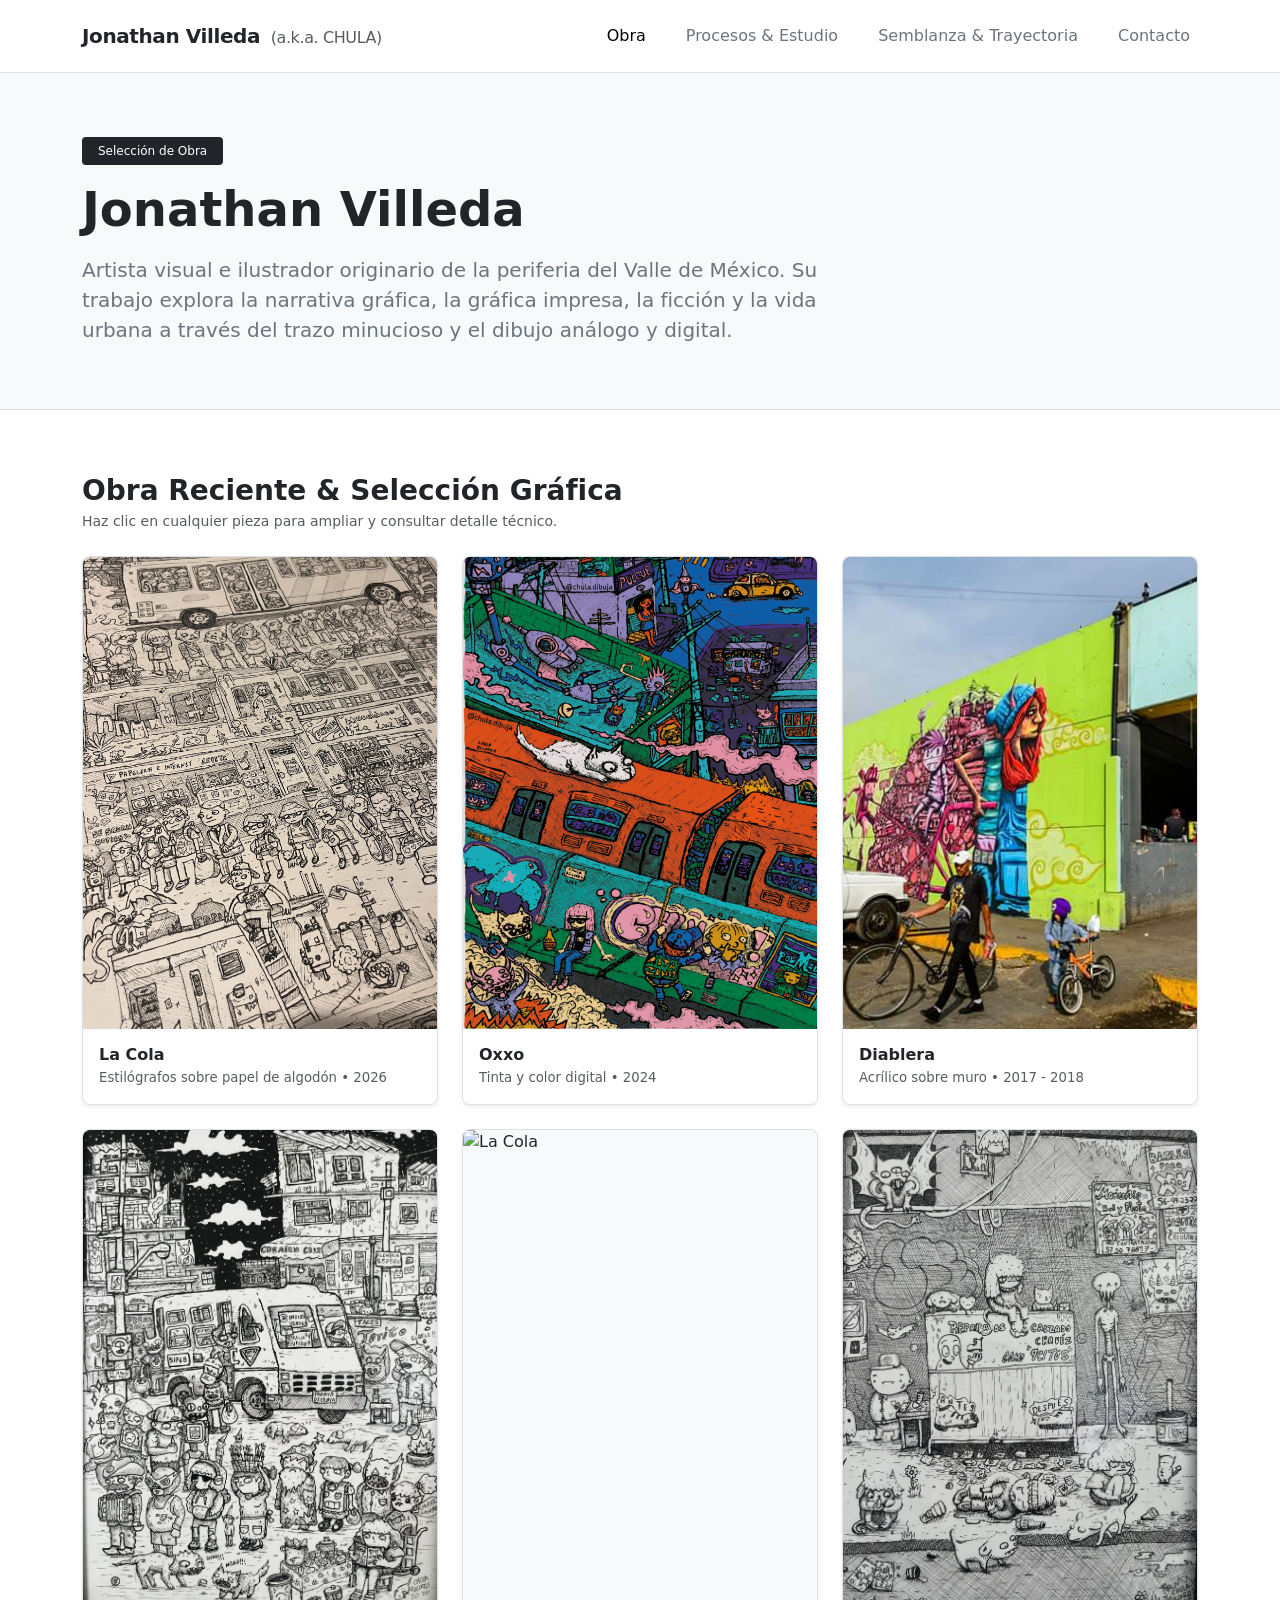
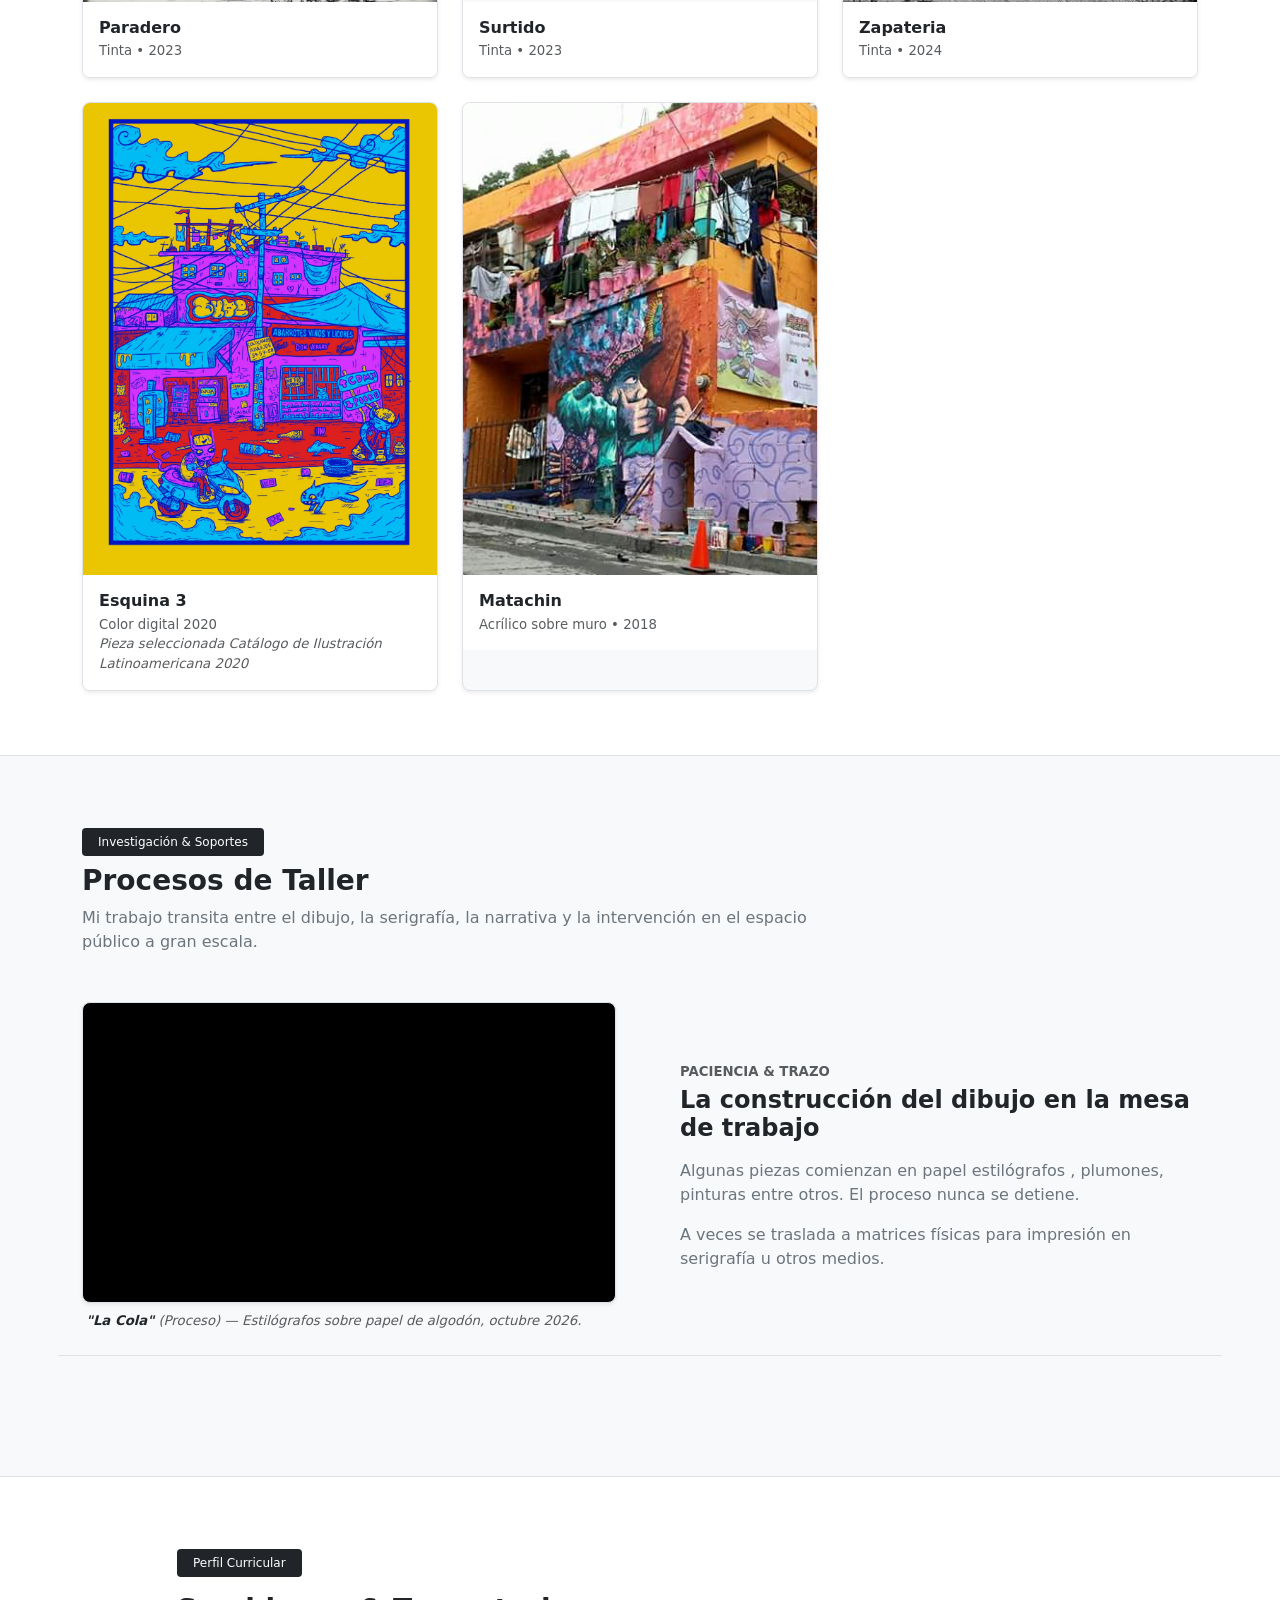
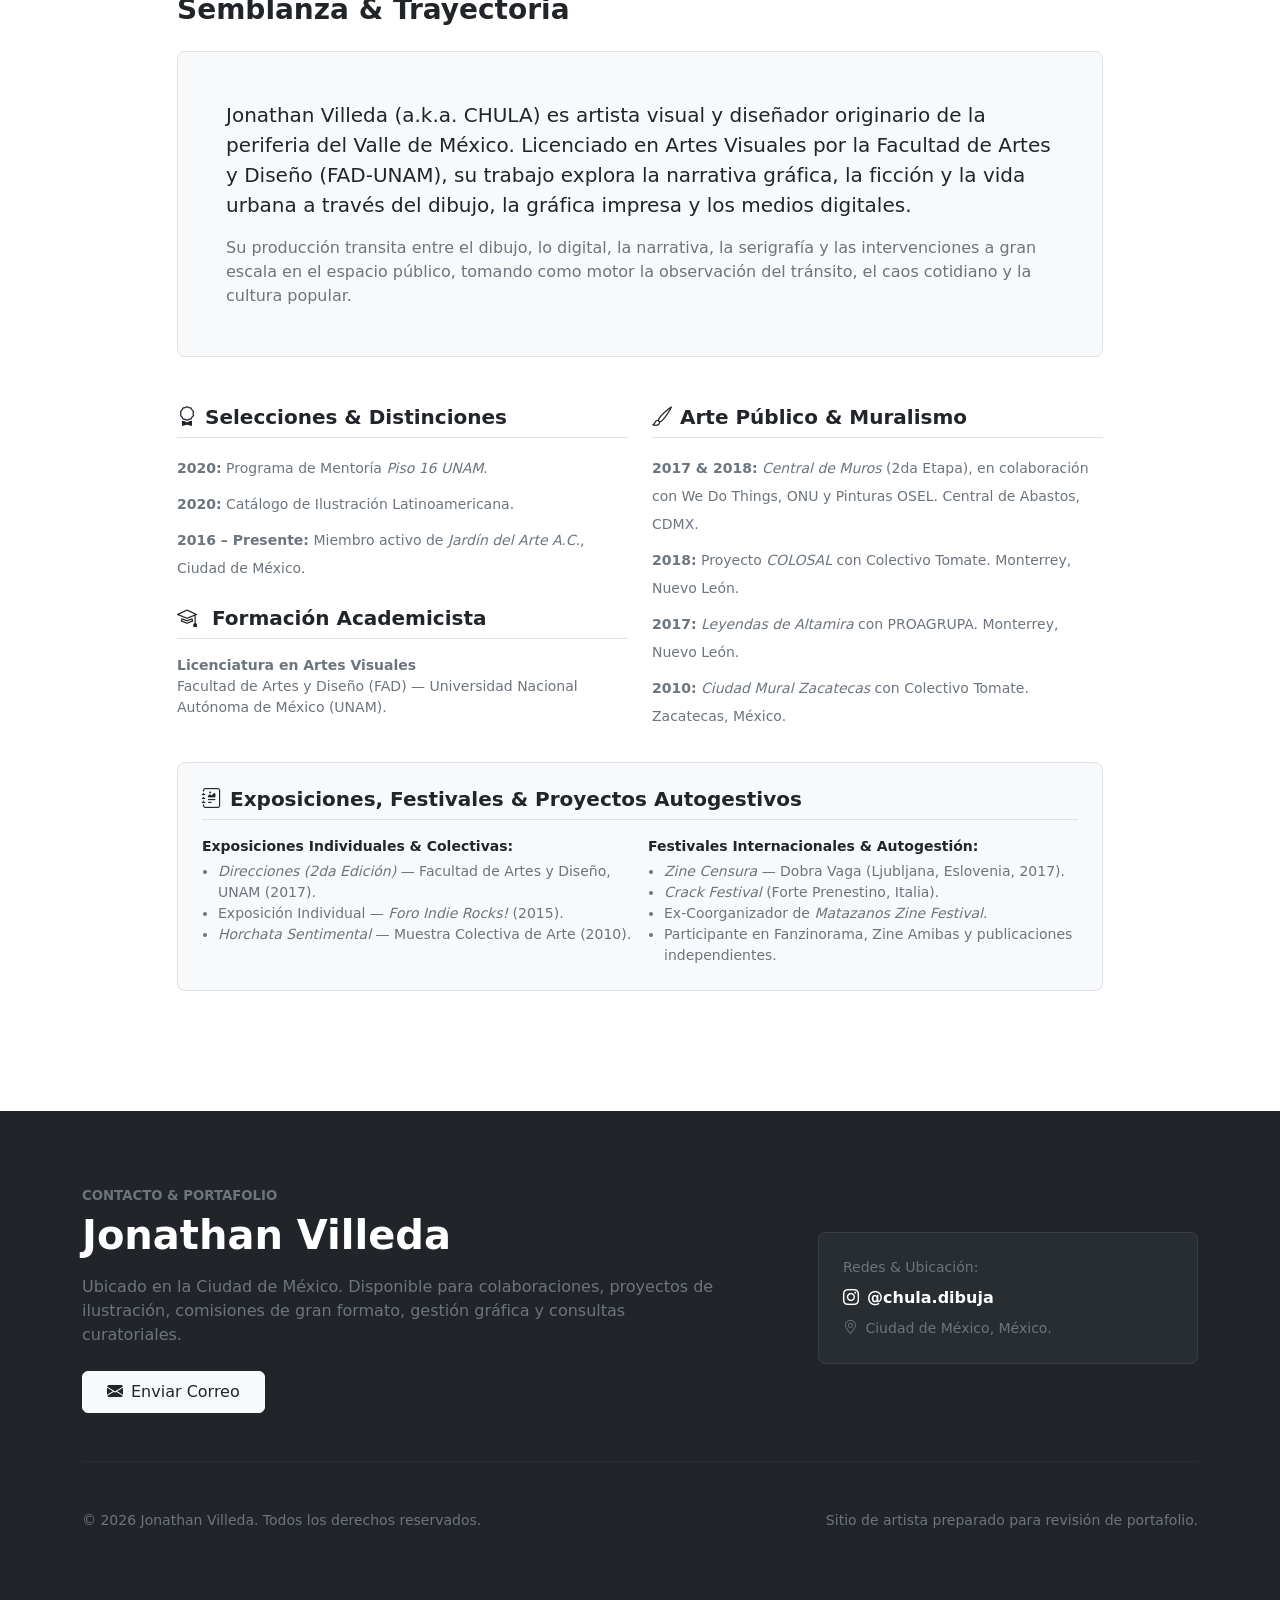
==== index.html @ 2d02b051 "Reemplazo total desde local" ====
<!DOCTYPE html>
<html lang="es">
<head>
    <meta charset="UTF-8">
    <meta name="viewport" content="width=device-width, initial-scale=1.0">
    <title>Jonathan Villeda (CHULA) — Artista Visual & Ilustrador</title>
    <!-- Bootstrap 5 CSS -->
    <link href="https://cdn.jsdelivr.net/npm/bootstrap@5.3.3/dist/css/bootstrap.min.css" rel="stylesheet">
    <!-- Bootstrap Icons -->
    <link rel="stylesheet" href="https://cdn.jsdelivr.net/npm/bootstrap-icons@1.11.3/font/bootstrap-icons.min.css">
    <!-- Estilos personalizados -->
    <link rel="stylesheet" href="css/style.css">
        <!--FAVICON-->
        <link rel="apple-touch-icon" sizes="180x180" href="favicon/apple-touch-icon.png">
        <link rel="icon" type="image/png" sizes="32x32" href="favicon/favicon-32x32.png">
        <link rel="icon" type="image/png" sizes="16x16" href="favicon/favicon-16x16.png">
        <link rel="manifest" href="favicon/site.webmanifest">
        <link rel="mask-icon" href="favicon/safari-pinned-tab.svg" color="#5bbad5">
        <link rel="shortcut icon" href="favicon/favicon.ico">
        <meta name="msapplication-TileColor" content="#00aba9">
        <meta name="msapplication-config" content="favicon/browserconfig.xml">
        <meta name="theme-color" content="#ffffff">
</head>
<body class="bg-white text-dark">

    <!-- Navbar Minimalista (Sticky) -->
    <nav class="navbar navbar-expand-lg navbar-light bg-white border-bottom sticky-top py-3">
        <div class="container">
            <a class="navbar-brand fw-bold tracking-tight text-dark" href="#">
                Jonathan Villeda <span class="fw-normal text-muted fs-6 ms-1">(a.k.a. CHULA)</span>
            </a>
            <button class="navbar-toggler border-0" type="button" data-bs-toggle="collapse" data-bs-target="#navbarNav">
                <span class="navbar-toggler-icon"></span>
            </button>
            <div class="collapse navbar-collapse justify-content-end" id="navbarNav">
                <ul class="navbar-nav gap-lg-4 mt-3 mt-lg-0">
                    <li class="nav-item"><a class="nav-link active fw-medium" href="#obra">Obra</a></li>
                    <li class="nav-item"><a class="nav-link text-secondary fw-medium" href="#procesos">Procesos & Estudio</a></li>
                    <li class="nav-item"><a class="nav-link text-secondary fw-medium" href="#trayectoria">Semblanza & Trayectoria</a></li>
                    <li class="nav-item"><a class="nav-link text-secondary fw-medium" href="#contacto">Contacto</a></li>
                </ul>
            </div>
        </div>
    </nav>

    <!-- Header / Introducción Breve -->
    <header class="py-5 bg-light border-bottom">
        <div class="container py-3">
            <div class="row">
                <div class="col-lg-8">
                    <span class="badge bg-dark text-white px-3 py-2 mb-3 rounded-1 fw-normal">Selección de Obra</span>
                    <h1 class="display-5 fw-bold mb-3">Jonathan Villeda</h1>
                    <p class="lead text-secondary mb-0">
                        Artista visual e ilustrador originario de la periferia del Valle de México. Su trabajo explora la narrativa gráfica, la gráfica impresa, la ficción y la vida urbana a través del trazo minucioso y el dibujo análogo y digital.
                    </p>
                </div>
            </div>
        </div>
    </header>

    <!-- Grid de Obra Seleccionada -->
    <section id="obra" class="py-5">
        <div class="container py-3">
            <div class="d-flex justify-content-between align-items-end mb-4">
                <div>
                    <h2 class="h3 fw-bold mb-1">Obra Reciente & Selección Gráfica</h2>
                    <p class="text-muted small mb-0">Haz clic en cualquier pieza para ampliar y consultar detalle técnico.</p>
                </div>
            </div>

            <div class="row g-4">
                <!-- Pieza 1: La Cola -->
                <div class="col-md-6 col-lg-4">
                    <div class="artwork-card bg-light rounded-3 overflow-hidden border shadow-sm h-100" 
                        data-bs-toggle="modal" 
                        data-bs-target="#artworkModal" 
                        data-imgs="assets/img/la_cola_2.jpg, assets/img/la_cola_3.jpg, assets/img/la_cola_4.jpg" 
                        data-title="La Cola" 
                        data-tech="Estilógrafos sobre papel de algodón" 
                        data-year="Octubre 2026"
                        data-desc="'La cola empieza en la otra cuadra'. La cola es el término popular que usamos en la Ciudad  de México para referirnos a una fila. Mi ilustración parte de observar día con día a las personas de a pie, la clase que sostiene el todo de esta gran ciudad.">
                        
                        <div class="ratio ratio-3x4 overflow-hidden">
                            <img src="assets/img/la_cola.jpg" class="object-fit-cover artwork-img" alt="La Cola">
                        </div>
                        <div class="p-3 bg-white">
                            <h3 class="h6 fw-bold mb-1 text-dark">La Cola</h3>
                            <p class="text-muted fs-7 mb-0">Estilógrafos sobre papel de algodón • 2026</p>
                        </div>
                    </div>
                </div>

                <!-- Pieza 2: Oxxo -->
                 
                <div class="col-md-6 col-lg-4">
                    <div class="artwork-card bg-light rounded-3 overflow-hidden border shadow-sm h-100" 
                        data-bs-toggle="modal" 
                        data-bs-target="#artworkModal" 
                        data-imgs="assets/img/oxxo_2.jpg, assets/img/oxxo_3.jpg, assets/img/oxxo_4.jpg" 
                        data-title="Oxxo" 
                        data-tech="Tinta y color digital" 
                        data-year="2024"
                        data-desc="">
                        
                        <div class="ratio ratio-3x4 overflow-hidden">
                            <img src="assets/img/oxxo.jpg" class="object-fit-cover artwork-img" alt="La Cola">
                        </div>
                        <div class="p-3 bg-white">
                            <h3 class="h6 fw-bold mb-1 text-dark">Oxxo</h3>
                            <p class="text-muted fs-7 mb-0">Tinta y color digital • 2024</p>
                        </div>
                    </div>
                </div>

                <!-- Pieza 6: Proyecto Gran Formato / Mural -->
                <div class="col-md-6 col-lg-4">
                    <div class="artwork-card bg-light rounded-3 overflow-hidden border shadow-sm h-100" data-bs-toggle="modal" data-bs-target="#artworkModal"
                          data-imgs="assets/img/diablera_2.jpg, assets/img/diablera_3.jpg, assets/img/diablera_4.jpg, assets/img/diablera_5.jpg" 
                         data-title="Diablera" 
                         data-tech="Acrílico y esmalte sobre muro" 
                         data-year="2017 - 2018"
                         data-desc="Intervención a gran escala desarrollada en la Central de Abastos de la CDMX en colaboración con We Do Things y la ONU.">
                        <div class="ratio ratio-3x4 overflow-hidden">
                            <img src="assets/img/diablera_1.jpg" class="object-fit-cover artwork-img" alt="Central de Muros" onerror="this.src='https://placehold.co/600x800?text=Mural+Gran+Formato';">
                        </div>
                        <div class="p-3 bg-white">
                            <h3 class="h6 fw-bold mb-1 text-dark">Diablera</h3>
                            <p class="text-muted fs-7 mb-0">Acrílico sobre muro • 2017 - 2018</p>
                        </div>
                    </div>
                </div>

                <!-- Pieza 3: Paradero-->
                 
                <div class="col-md-6 col-lg-4">
                    <div class="artwork-card bg-light rounded-3 overflow-hidden border shadow-sm h-100" 
                        data-bs-toggle="modal" 
                        data-bs-target="#artworkModal" 
                        data-imgs="assets/img/paradero_2.jpeg" 
                        data-title="Paradero" 
                        data-tech="Tinta" 
                        data-year="2023"
                        data-desc="">
                        
                        <div class="ratio ratio-3x4 overflow-hidden">
                            <img src="assets/img/paradero.jpg" class="object-fit-cover artwork-img" alt="La Cola">
                        </div>
                        <div class="p-3 bg-white">
                            <h3 class="h6 fw-bold mb-1 text-dark">Paradero</h3>
                            <p class="text-muted fs-7 mb-0">Tinta • 2023</p>
                        </div>
                    </div>
                </div>
                <!-- Pieza 3: Surtido-->
                 
                <div class="col-md-6 col-lg-4">
                    <div class="artwork-card bg-light rounded-3 overflow-hidden border shadow-sm h-100" 
                        data-bs-toggle="modal" 
                        data-bs-target="#artworkModal" 
                        data-imgs="assets/img/surtido.jpg" 
                        data-title="Surtido" 
                        data-tech="Tinta y color digital" 
                        data-year="2023"
                        data-desc="">
                        
                        <div class="ratio ratio-3x4 overflow-hidden">
                            <img src="assets/img/Surtido.jpg" class="object-fit-cover artwork-img" alt="La Cola">
                        </div>
                        <div class="p-3 bg-white">
                            <h3 class="h6 fw-bold mb-1 text-dark">Surtido</h3>
                            <p class="text-muted fs-7 mb-0">Tinta • 2023</p>
                        </div>
                    </div>
                </div>

                <!-- Pieza 3: Zapatería -->
                 
                <div class="col-md-6 col-lg-4">
                    <div class="artwork-card bg-light rounded-3 overflow-hidden border shadow-sm h-100" 
                        data-bs-toggle="modal" 
                        data-bs-target="#artworkModal" 
                        data-imgs="assets/img/zapateria.jpg" 
                        data-title="Zapateria" 
                        data-tech="Tinta" 
                        data-year="2024"
                        data-desc="">
                        
                        <div class="ratio ratio-3x4 overflow-hidden">
                            <img src="assets/img/zapateria.jpg" class="object-fit-cover artwork-img" alt="La Cola">
                        </div>
                        <div class="p-3 bg-white">
                            <h3 class="h6 fw-bold mb-1 text-dark">Zapateria</h3>
                            <p class="text-muted fs-7 mb-0">Tinta • 2024</p>
                        </div>
                    </div>
                </div>

                <!-- Pieza 3: Esquina 3-->
                 
                <div class="col-md-6 col-lg-4">
                    <div class="artwork-card bg-light rounded-3 overflow-hidden border shadow-sm h-100" 
                        data-bs-toggle="modal" 
                        data-bs-target="#artworkModal" 
                        data-imgs="assets/img/esquina_3.jpg" 
                        data-title="Zapateria" 
                        data-tech="Digital , Pieza seleccionada Catálogo de Ilustración Latinoamericana 2020" 
                        data-year="2024"
                        data-desc="">
                        
                        <div class="ratio ratio-3x4 overflow-hidden">
                            <img src="assets/img/esquina_3.jpg" class="object-fit-cover artwork-img" alt="La Cola">
                        </div>
                        <div class="p-3 bg-white">
                            <h3 class="h6 fw-bold mb-1 text-dark">Esquina 3</h3>
                            <p class="text-muted fs-7 mb-0">Color digital 2020</p>
                            <p class="text-muted fs-7 mb-0"><i>Pieza seleccionada Catálogo de Ilustración Latinoamericana 2020</i></p>
                        </div>
                    </div>
                </div>

                <!-- Pieza 5: Narrativa / Ficción Urbana -->
                <!-- <div class="col-md-6 col-lg-4">
                    <div class="artwork-card bg-light rounded-3 overflow-hidden border shadow-sm h-100" data-bs-toggle="modal" data-bs-target="#artworkModal"
                         data-img="assets/img/transito.jpg" 
                         data-title="Tránsito & Caos" 
                         data-tech="Tinta china y técnica mixta" 
                         data-year="2025"
                         data-desc="Secuencia narrativa sobre la experiencia del transporte público y el tránsito en el Valle de México.">
                        <div class="ratio ratio-3x4 overflow-hidden">
                            <img src="assets/img/transito.jpg" class="object-fit-cover artwork-img" alt="Tránsito" onerror="this.src='https://placehold.co/600x800?text=Tr%C3%A1nsito+(2025)';">
                        </div>
                        <div class="p-3 bg-white">
                            <h3 class="h6 fw-bold mb-1 text-dark">Tránsito & Caos</h3>
                            <p class="text-muted fs-7 mb-0">Tinta china y técnica mixta • 2025</p>
                        </div>
                    </div>
                </div> -->

                <!-- Pieza 6: Proyecto Gran Formato / Mural -->
                <div class="col-md-6 col-lg-4">
                    <div class="artwork-card bg-light rounded-3 overflow-hidden border shadow-sm h-100" data-bs-toggle="modal" data-bs-target="#artworkModal"
                          data-imgs="assets/img/matachin_2.jpg, assets/img/matachin_3.jpg" 
                         data-title="Matachin" 
                         data-tech="Acrílico y esmalte sobre muro" 
                         data-year="2017 - 2018"
                         data-desc="Intervención en el cerro de Altamira en Monterrey Nuevo Léon en colaboración con COMEX y PROAGRUPA">
                        <div class="ratio ratio-3x4 overflow-hidden">
                            <img src="assets/img/matachin.jpg" class="object-fit-cover artwork-img" alt="Central de Muros" onerror="this.src='https://placehold.co/600x800?text=Mural+Gran+Formato';">
                        </div>
                        <div class="p-3 bg-white">
                            <h3 class="h6 fw-bold mb-1 text-dark">Matachin</h3>
                            <p class="text-muted fs-7 mb-0">Acrílico sobre muro • 2018</p>
                        </div>
                    </div>
                </div>

            </div>
        </div>
    </section>

    <!-- 2. Procesos, Taller y Gran Formato (Trasfondo Técnico) -->
    <section id="procesos" class="py-5 bg-light border-top border-bottom trayectoria-section">
        <div class="container py-4">
            <div class="row mb-5">
                <div class="col-lg-8">
                    <span class="badge bg-dark text-white px-3 py-2 mb-2 rounded-1 fw-normal">Investigación & Soportes</span>
                    <h2 class="h3 fw-bold mb-2">Procesos de Taller</h2>
                    <p class="text-secondary leading-relaxed mb-0">
                        Mi trabajo transita entre el dibujo, la serigrafía, la narrativa y la intervención en el espacio público a gran escala.
                    </p>
                </div>
            </div>

            <!-- Fila A: Video de Proceso + Texto -->
            <div class="row align-items-center g-5 mb-5 pb-4 border-bottom">
                <div class="col-lg-6">
                    <figure class="m-0">
                        <div class="ratio ratio-16x9 rounded-3 overflow-hidden shadow-sm border bg-black">
                            <video class="w-100 h-100 object-fit-cover" autoplay muted loop playsinline>
                                <source src="assets/video_portada.mp4" type="video/mp4">
                                <source src="assets/video.webm" type="video/webm">
                                Tu navegador no soporta la reproducción de video.
                            </video>
                        </div>
                        <figcaption class="text-start text-muted fs-7 fst-italic mt-2 ps-1">
                            <span class="fw-semibold text-dark">"La Cola"</span> (Proceso) — Estilógrafos sobre papel de algodón, octubre 2026.
                        </figcaption>
                    </figure>
                </div>
                <div class="col-lg-6">
                    <div class="ps-lg-3">
                        <span class="text-uppercase tracking-wider text-muted fs-7 fw-semibold d-block mb-1">Paciencia & Trazo </span>
                        <h3 class="h4 fw-bold mb-3">La construcción del dibujo en la mesa de trabajo</h3>
                        <p class="text-secondary leading-relaxed mb-3">
                            Algunas piezas comienzan en papel estilógrafos , plumones, pinturas entre otros. El proceso nunca se detiene.
                        </p>
                        <p class="text-secondary leading-relaxed mb-0">
                            A veces se traslada a matrices físicas para impresión en serigrafía u otros medios.
                        </p>
                    </div>
                </div>
            </div>

            <!-- Fila B: Stacks Interactivos de Muralismo & Fanzines 
            <div class="row align-items-center g-5 pt-3">
                <div class="col-lg-6">
                    <div class="pe-lg-3">
                        <span class="text-uppercase tracking-wider text-muted fs-7 fw-semibold d-block mb-1">Arte Público & Gráfica Autónoma</span>
                        <h3 class="h4 fw-bold mb-3">Del fanzine al muro de gran formato</h3>
                        <p class="text-secondary leading-relaxed mb-3">
                            Llevar el dibujo a la calle mediante intervenciones murales en la Central de Abastos o festivales en el país permite experimentar la escala monumental y el diálogo comunitario directos.
                        </p>
                        <p class="text-secondary leading-relaxed mb-0">
                            Paralelamente, la autogestión editorial a través de festivales como <em>Matazanos</em> o encuentros internacionales en Italia y Eslovenia sostiene una producción gráfica libre y de libre circulación.
                        </p>
                    </div>
                </div>-->
                <!--    
                <div class="col-lg-6">
                    Contenedor del Stack de Fotos Interactivo 
                    <div class="photo-stack">
                        Foto 1 (Activa) 
                        <figure class="stack-card active-card m-0 p-3 bg-white rounded-3 shadow-sm border">
                            <div class="ratio ratio-3x4 rounded-2 overflow-hidden mb-2">
                                <img src="assets/img/mural_muros.jpg" class="object-fit-cover" alt="Central de Muros" onerror="this.src='https://placehold.co/600x800?text=Central+de+Muros+(Mural)';">
                            </div>
                            <figcaption class="text-start text-muted fs-7 fst-italic ps-1">
                                <span class="fw-semibold text-dark">Central de Muros</span> — Intervención en Central de Abastos CDMX, 2017.
                            </figcaption>
                            <span class="stack-badge badge bg-dark opacity-75">Haz clic para voltear</span>
                        </figure>

                        Foto 2 (Atrás) 
                        <figure class="stack-card m-0 p-3 bg-white rounded-3 shadow-sm border">
                            <div class="ratio ratio-3x4 rounded-2 overflow-hidden mb-2">
                                <img src="assets/img/fanzines.jpg" class="object-fit-cover" alt="Edición de Fanzines" onerror="this.src='https://placehold.co/600x800?text=Matazanos+Zine+Fest';">
                            </div>
                            <figcaption class="text-start text-muted fs-7 fst-italic ps-1">
                                <span class="fw-semibold text-dark">Matazanos & Gráfica Impresa</span> — Ediciones en serigrafía y fanzines.
                            </figcaption>
                            <span class="stack-badge badge bg-dark opacity-75">Haz clic para voltear</span>
                        </figure>
                    </div>
                </div>-->
            </div>
        </div>
    </section>

    <!-- 3. Semblanza & CV Institucional -->
    <section id="trayectoria" class="py-5 bg-white">
        <div class="container py-4">
            <div class="row justify-content-center mb-5">
                <div class="col-lg-10">
                    <span class="badge bg-dark text-white px-3 py-2 mb-3 rounded-1 fw-normal">Perfil Curricular</span>
                    <h2 class="h3 fw-bold mb-4">Semblanza & Trayectoria</h2>
                    
                    <!-- Semblanza Narrativa -->
                    <div class="bg-light p-4 p-md-5 rounded-3 border mb-5">
                        <p class="lead text-dark fw-medium mb-3">
                            Jonathan Villeda (a.k.a. CHULA) es artista visual y diseñador originario de la periferia del Valle de México. Licenciado en Artes Visuales por la Facultad de Artes y Diseño (FAD-UNAM), su trabajo explora la narrativa gráfica, la ficción y la vida urbana a través del dibujo, la gráfica impresa y los medios digitales.
                        </p>
                        <p class="text-secondary leading-relaxed mb-0">
                            Su producción transita entre el dibujo,  lo digital, la narrativa, la serigrafía y las intervenciones a gran escala en el espacio público, tomando como motor la observación del tránsito, el caos cotidiano y la cultura popular.
                        </p>
                    </div>

                    <!-- Desglose Tipo CV para Consulta Rápida de Jurado -->
                    <div class="row g-4">
                        <!-- Columna 1: Selecciones & Distinciones + Formación -->
                        <div class="col-md-6">
                            <div class="card border-0 bg-transparent h-100">
                                <div class="card-body p-0">
                                    <h3 class="h5 fw-bold text-dark mb-3 pb-2 border-bottom">
                                        <i class="bi bi-award me-2 text-dark"></i>Selecciones & Distinciones
                                    </h3>
                                    <ul class="list-unstyled text-secondary small lh-lg mb-4">
                                        <li class="mb-2"><strong>2020:</strong> Programa de Mentoría <em>Piso 16 UNAM</em>.</li>
                                        <li class="mb-2"><strong>2020:</strong> Catálogo de Ilustración Latinoamericana.</li>
                                        <li class="mb-2"><strong>2016 – Presente:</strong> Miembro activo de <em>Jardín del Arte A.C.</em>, Ciudad de México.</li>
                                    </ul>

                                    <h3 class="h5 fw-bold text-dark mb-3 pb-2 border-bottom">
                                        <i class="bi bi-mortarboard me-2 text-dark"> </i>Formación Academicista
                                    </h3>
                                    <p class="text-secondary small mb-0">
                                        <strong>Licenciatura en Artes Visuales</strong><br>
                                        Facultad de Artes y Diseño (FAD) — Universidad Nacional Autónoma de México (UNAM).
                                    </p>
                                </div>
                            </div>
                        </div>

                        <!-- Columna 2: Arte Público & Muralismo -->
                        <div class="col-md-6">
                            <div class="card border-0 bg-transparent h-100">
                                <div class="card-body p-0">
                                    <h3 class="h5 fw-bold text-dark mb-3 pb-2 border-bottom">
                                        <i class="bi bi-brush me-2 text-dark"></i>Arte Público & Muralismo
                                    </h3>
                                    <ul class="list-unstyled text-secondary small lh-lg mb-0">
                                        <li class="mb-2"><strong>2017 & 2018:</strong> <em>Central de Muros</em> (2da Etapa), en colaboración con We Do Things, ONU y Pinturas OSEL. Central de Abastos, CDMX.</li>
                                        <li class="mb-2"><strong>2018:</strong> Proyecto <em>COLOSAL</em> con Colectivo Tomate. Monterrey, Nuevo León.</li>
                                        <li class="mb-2"><strong>2017:</strong> <em>Leyendas de Altamira</em> con PROAGRUPA. Monterrey, Nuevo León.</li>
                                        <li class="mb-2"><strong>2010:</strong> <em>Ciudad Mural Zacatecas</em> con Colectivo Tomate. Zacatecas, México.</li>
                                    </ul>
                                </div>
                            </div>
                        </div>

                        <!-- Fila Completa Inferior: Exposiciones & Festivales -->
                        <div class="col-12 mt-4">
                            <div class="p-4 bg-light rounded-3 border">
                                <h3 class="h5 fw-bold text-dark mb-3 pb-2 border-bottom">
                                    <i class="bi bi-journal-richtext me-2 text-dark"></i>Exposiciones, Festivales & Proyectos Autogestivos
                                </h3>
                                <div class="row g-3 text-secondary small">
                                    <div class="col-md-6">
                                        <p class="fw-bold text-dark mb-1">Exposiciones Individuales & Colectivas:</p>
                                        <ul class="ps-3 mb-0">
                                            <li><em>Direcciones (2da Edición)</em> — Facultad de Artes y Diseño, UNAM (2017).</li>
                                            <li>Exposición Individual — <em>Foro Indie Rocks!</em> (2015).</li>
                                            <li><em>Horchata Sentimental</em> — Muestra Colectiva de Arte (2010).</li>
                                        </ul>
                                    </div>
                                    <div class="col-md-6">
                                        <p class="fw-bold text-dark mb-1">Festivales Internacionales & Autogestión:</p>
                                        <ul class="ps-3 mb-0">
                                            <li><em>Zine Censura</em> — Dobra Vaga (Ljubljana, Eslovenia, 2017).</li>
                                            <li><em>Crack Festival</em> (Forte Prenestino, Italia).</li>
                                            <li>Ex-Coorganizador de <em>Matazanos Zine Festival</em>.</li>
                                            <li>Participante en Fanzinorama, Zine Amibas y publicaciones independientes.</li>
                                        </ul>
                                    </div>
                                </div>
                            </div>
                        </div>

                    </div>
                </div>
            </div>
        </div>
    </section>

    <!-- 4. Footer & Contacto -->
    <footer id="contacto" class="py-5 bg-dark text-white">
        <div class="container py-4">
            <div class="row align-items-center g-4">
                <div class="col-lg-7">
                    <span class="text-uppercase tracking-wider text-secondary fs-7 fw-semibold">Contacto & Portafolio</span>
                    <h3 class="display-6 fw-bold text-white mt-1 mb-3">Jonathan Villeda</h3>
                    <p class="text-secondary mb-4 leading-relaxed">
                        Ubicado en la Ciudad de México. Disponible para colaboraciones, proyectos de ilustración, comisiones de gran formato, gestión gráfica y consultas curatoriales.
                    </p>
                    <div class="d-flex flex-wrap gap-3">
                        <!-- Botón Dossier/CV PDF (Altamente valorado por jueces) -->
                        <!-- <a href="assets/Dossier_Jonathan_Villeda_2026.pdf" download class="btn btn-outline-light px-4 py-2">
                            <i class="bi bi-file-earmark-pdf me-2"></i>Descargar Dossier / CV (PDF)
                        </a> -->
                        <a href="mailto:hola.chularecords@gmail.com" class="btn btn-light text-dark px-4 py-2 fw-medium">
                            <i class="bi bi-envelope-fill me-2"></i>Enviar Correo
                        </a>
                    </div>
                </div>
                
                <div class="col-lg-5 text-lg-end">
                    <div class="p-4 bg-secondary bg-opacity-10 rounded-3 border border-secondary border-opacity-25 d-inline-block text-start w-100 max-w-sm">
                        <p class="small text-secondary mb-2">Redes & Ubicación:</p>
                        <p class="mb-2">
                            <a href="https://instagram.com/chula.dibuja" target="_blank" class="text-white text-decoration-none fw-semibold fs-6">
                                <i class="bi bi-instagram me-2"></i>@chula.dibuja
                            </a>
                        </p>
                        <p class="text-secondary small mb-0">
                            <i class="bi bi-geo-alt me-1"></i> Ciudad de México, México.
                        </p>
                    </div>
                </div>
            </div>

            <hr class="my-5 border-secondary border-opacity-50">

            <div class="d-flex flex-column flex-sm-row justify-content-between align-items-center text-secondary small">
                <p class="mb-2 mb-sm-0">&copy; 2026 Jonathan Villeda. Todos los derechos reservados.</p>
                <p class="mb-0">Sitio de artista preparado para revisión de portafolio.</p>
            </div>
        </div>
    </footer>

    <!-- Modal Lightbox (Detalle para el jurado) -->
    <!-- Modal Lightbox Único con Carrusel de Imágenes -->
    <div class="modal fade" id="artworkModal" tabindex="-1" aria-hidden="true">
        <div class="modal-dialog modal-dialog-centered modal-xl">
            <div class="modal-content border-0 shadow-lg">
                <div class="modal-header border-0 pb-0">
                    <button type="button" class="btn-close" data-bs-dismiss="modal" aria-label="Cerrar"></button>
                </div>
                <div class="modal-body p-4">
                    <div class="row g-4 align-items-center">
                        <!-- Columna Izquierda: Carrusel de Galería/Detalles -->
                        <div class="col-lg-8">
                            <div id="artworkCarousel" class="carousel slide carousel-fade bg-light rounded-2 overflow-hidden border" data-bs-ride="false">
                                <!-- Diapositivas (Generadas dinámicamente por JS) -->
                                <div class="carousel-inner" id="carouselSlides">
                                    <!-- Aquí se insertan las imágenes -->
                                </div>
                                
                                <!-- Controles del Carrusel (Anterior / Siguiente) -->
                                <button class="carousel-control-prev" type="button" data-bs-target="#artworkCarousel" data-bs-slide="prev" id="carouselPrevBtn">
                                    <span class="carousel-control-prev-icon bg-dark bg-opacity-50 p-3 rounded-circle" aria-hidden="true"></span>
                                    <span class="visually-hidden">Anterior</span>
                                </button>
                                <button class="carousel-control-next" type="button" data-bs-target="#artworkCarousel" data-bs-slide="next" id="carouselNextBtn">
                                    <span class="carousel-control-next-icon bg-dark bg-opacity-50 p-3 rounded-circle" aria-hidden="true"></span>
                                    <span class="visually-hidden">Siguiente</span>
                                </button>
                            </div>
                        </div>

                        <!-- Columna Derecha: Ficha Técnica & Descripción -->
                        <div class="col-lg-4">
                            <h3 id="modalTitle" class="h4 fw-bold text-dark mb-2"></h3>
                            <p id="modalTech" class="text-muted fs-7 mb-1"></p>
                            <span id="modalYear" class="badge bg-dark mb-3 fw-normal"></span>
                            <hr class="my-3">
                            <p id="modalDesc" class="text-secondary small leading-relaxed"></p>
                        </div>
                    </div>
                </div>
            </div>
        </div>
    </div>


    <!-- Scripts -->
    <script src="https://cdn.jsdelivr.net/npm/bootstrap@5.3.3/dist/js/bootstrap.bundle.min.js"></script>
    <script>
        // Script para cargar dinámicamente la información en el modal cuando el jurado da clic
        document.addEventListener('DOMContentLoaded', () => {
        const artworkModal = document.getElementById('artworkModal');
        
        if (artworkModal) {
            artworkModal.addEventListener('show.bs.modal', event => {
                const button = event.relatedTarget;
                
                // 1. Obtener lista de imágenes (separadas por comas)
                const imgsRaw = button.getAttribute('data-imgs') || '';
                const imgList = imgsRaw.split(',').map(url => url.trim()).filter(url => url !== '');
                
                // 2. Rellenar datos de texto
                document.getElementById('modalTitle').textContent = button.getAttribute('data-title');
                document.getElementById('modalTech').textContent = button.getAttribute('data-tech');
                document.getElementById('modalYear').textContent = button.getAttribute('data-year');
                document.getElementById('modalDesc').textContent = button.getAttribute('data-desc');

                // 3. Generar slides para el carrusel
                const carouselSlides = document.getElementById('carouselSlides');
                const prevBtn = document.getElementById('carouselPrevBtn');
                const nextBtn = document.getElementById('carouselNextBtn');
                
                carouselSlides.innerHTML = ''; // Limpiar anteriores

                imgList.forEach((imgUrl, index) => {
                    const isActive = index === 0 ? 'active' : '';
                    const slideHTML = `
                        <div class="carousel-item ${isActive}">
                            <div class="d-flex align-items-center justify-content-center bg-light" style="min-height: 400px; max-height: 70vh;">
                                <img src="${imgUrl}" class="d-block img-fluid object-fit-contain w-100" style="max-height: 70vh;" alt="Detalle de obra">
                            </div>
                        </div>
                    `;
                    carouselSlides.innerHTML += slideHTML;
                });

                // 4. Si solo hay 1 imagen, ocultar los botones de navegación del carrusel
                if (imgList.length <= 1) {
                    prevBtn.classList.add('d-none');
                    nextBtn.classList.add('d-none');
                } else {
                    prevBtn.classList.remove('d-none');
                    nextBtn.classList.remove('d-none');
                }
            });
        }
    });
    </script>
    <script>
    // Script para la interacción de voltear las fotos del Stack al dar clic
    document.addEventListener('DOMContentLoaded', () => {
        const photoStacks = document.querySelectorAll('.photo-stack');

        photoStacks.forEach(stack => {
            const cards = stack.querySelectorAll('.stack-card');

            stack.addEventListener('click', () => {
                cards.forEach(card => {
                    card.classList.toggle('active-card');
                });
            });
        });
    });
</script>
</body>
</html>
---- css/style.css ----
/* Variables y Estilos Generales */
:root {
    --bs-body-font-family: system-ui, -apple-system, "Segoe UI", Roboto, "Helvetica Neue", Arial, sans-serif;
}

.tracking-tight {
    letter-spacing: -0.02em;
}

.fs-7 {
    font-size: 0.83rem;
}

/* Proporción 3:4 */
.ratio-3x4 {
    --bs-aspect-ratio: 133.33%;
}

/* Tarjeta de Obra */
.artwork-card {
    cursor: pointer;
    transition: transform 0.3s cubic-bezier(0.25, 0.8, 0.25, 1), box-shadow 0.3s ease;
}

.artwork-card:hover {
    transform: translateY(-4px);
    box-shadow: 0 12px 24px rgba(0, 0, 0, 0.12) !important;
}

/* Imagen dentro de la tarjeta */
.artwork-img {
    transition: transform 0.5s ease;
}

.artwork-card:hover .artwork-img {
    transform: scale(1.03);
}

/* Ajustes para Navbar */
.nav-link {
    transition: color 0.2s ease;
}

.nav-link:hover {
    color: #000 !important;
}

/* Stack de Fotos Interactivo */
.photo-stack {
    position: relative;
    width: 100%;
    cursor: pointer;
    user-select: none;
}

.photo-stack .stack-card:first-child {
    position: relative;
}

.photo-stack .stack-card:nth-child(n+2) {
    position: absolute;
    top: 0;
    left: 0;
    width: 100%;
    height: 100%;
}

.stack-card {
    transition: all 0.4s cubic-bezier(0.25, 0.8, 0.25, 1);
    z-index: 1;
}

.stack-card:not(.active-card) {
    z-index: 1 !important;
    transform: rotate(3.5deg) translate(10px, 8px) scale(0.97);
    opacity: 0.85;
    filter: brightness(0.94);
}

.stack-card.active-card {
    z-index: 10 !important;
    transform: rotate(-1.5deg) translate(0, 0) scale(1);
    opacity: 1;
    filter: brightness(1);
    box-shadow: 0 12px 28px rgba(0, 0, 0, 0.12) !important;
}

.stack-badge {
    position: absolute;
    top: 20px;
    right: 20px;
    font-size: 0.7rem;
    pointer-events: none;
}

.max-w-sm {
    max-width: 380px;
}
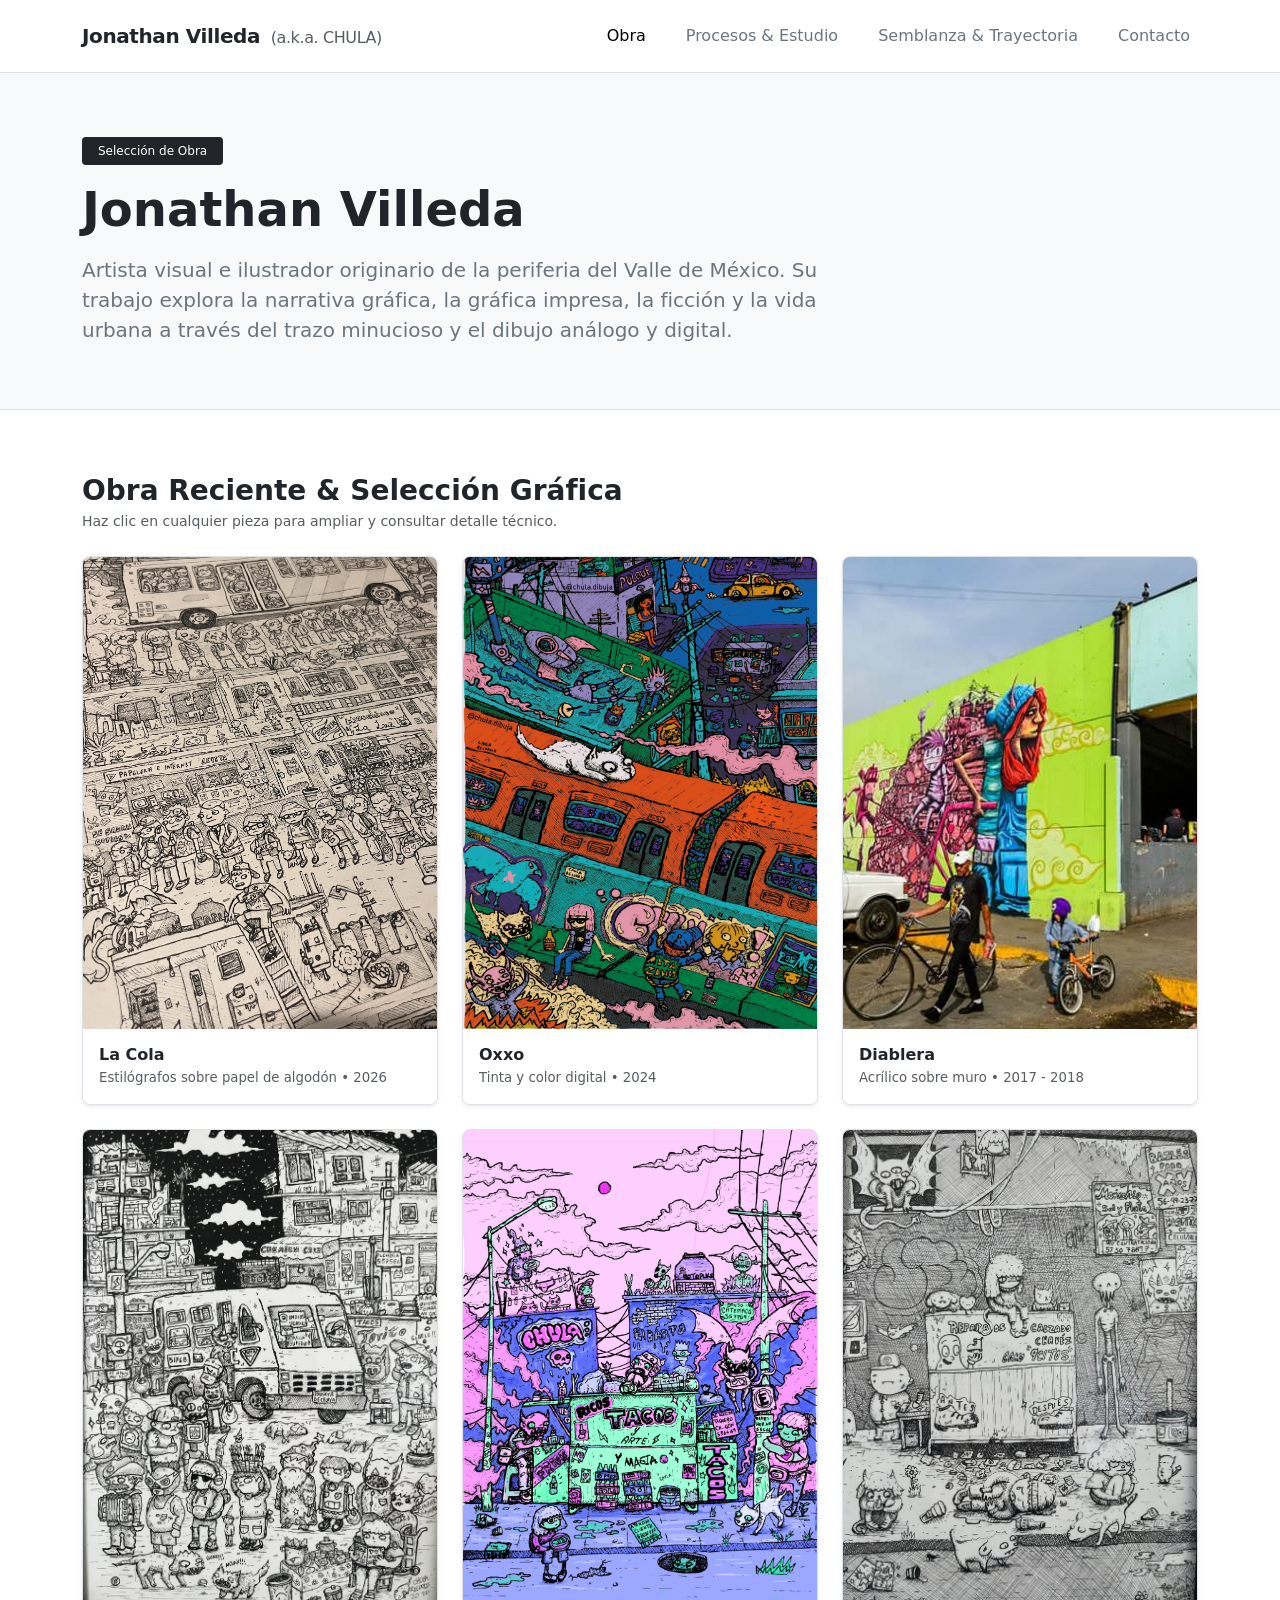
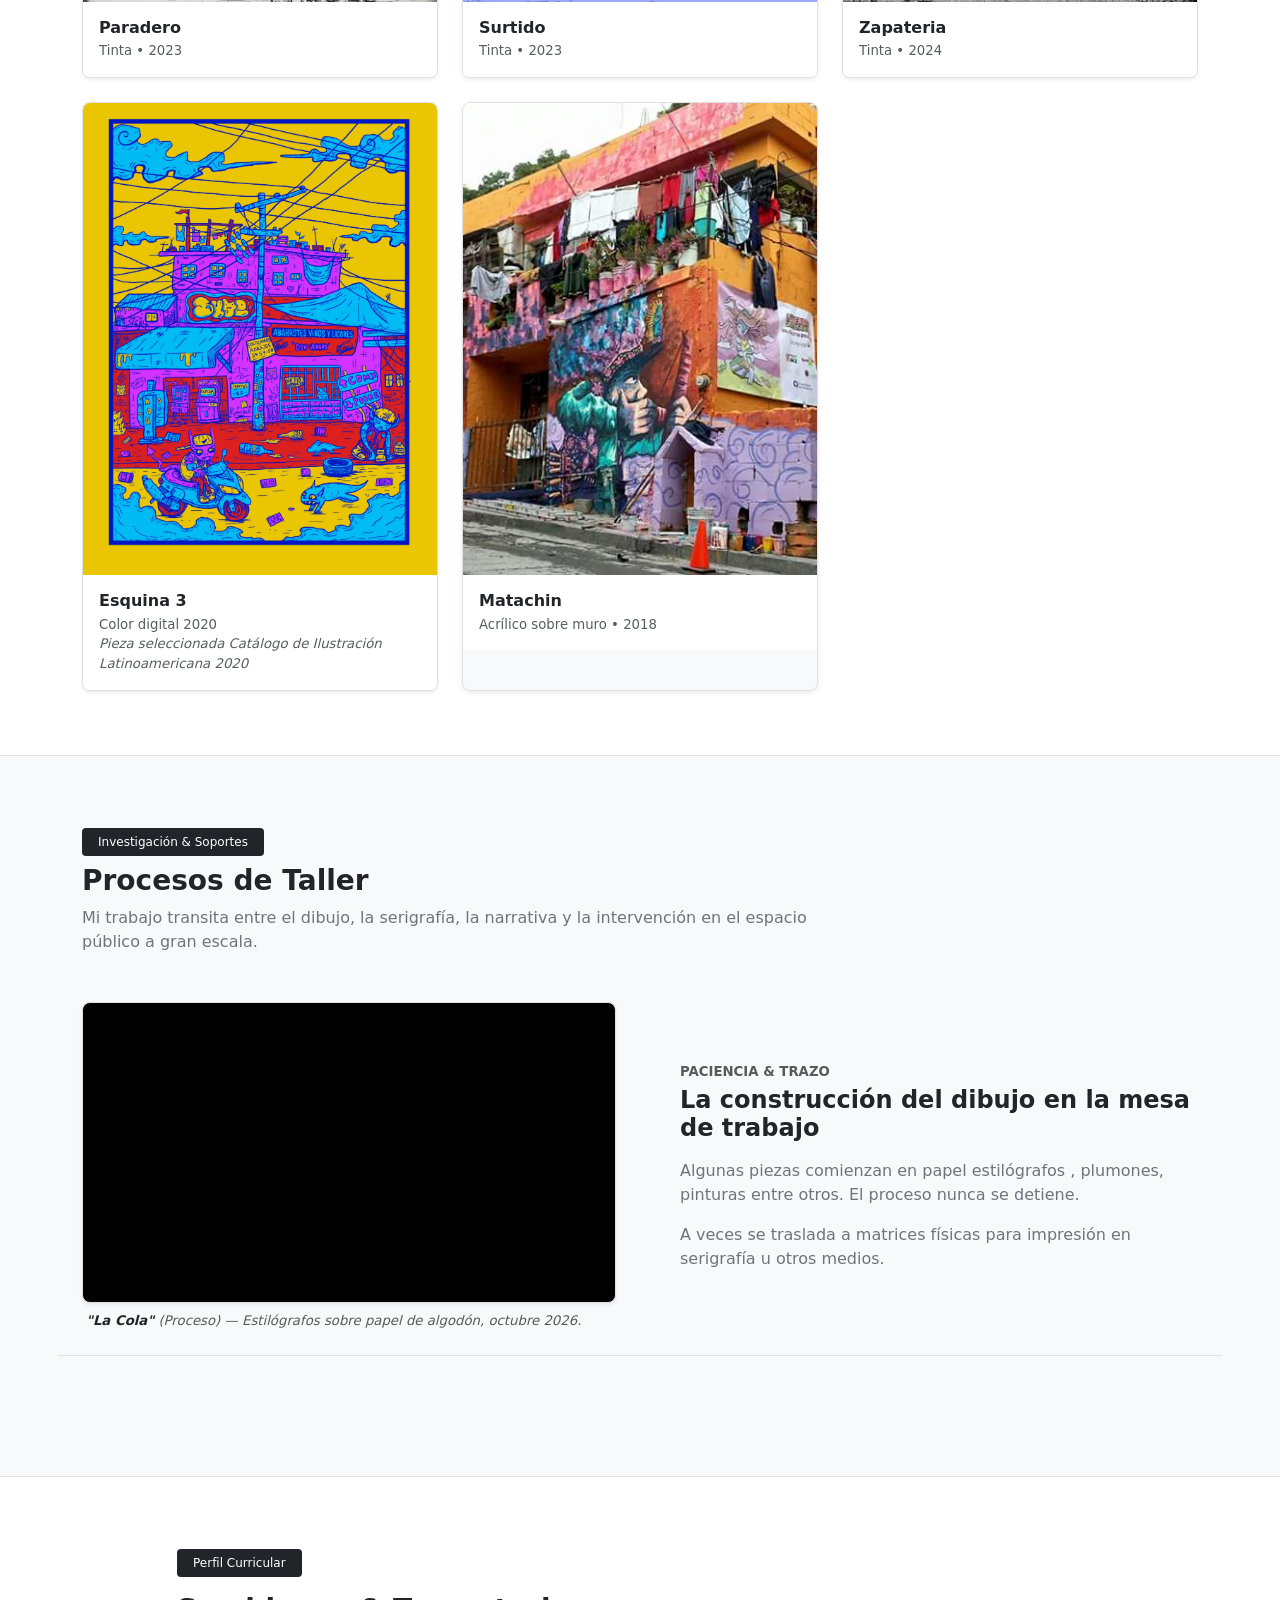
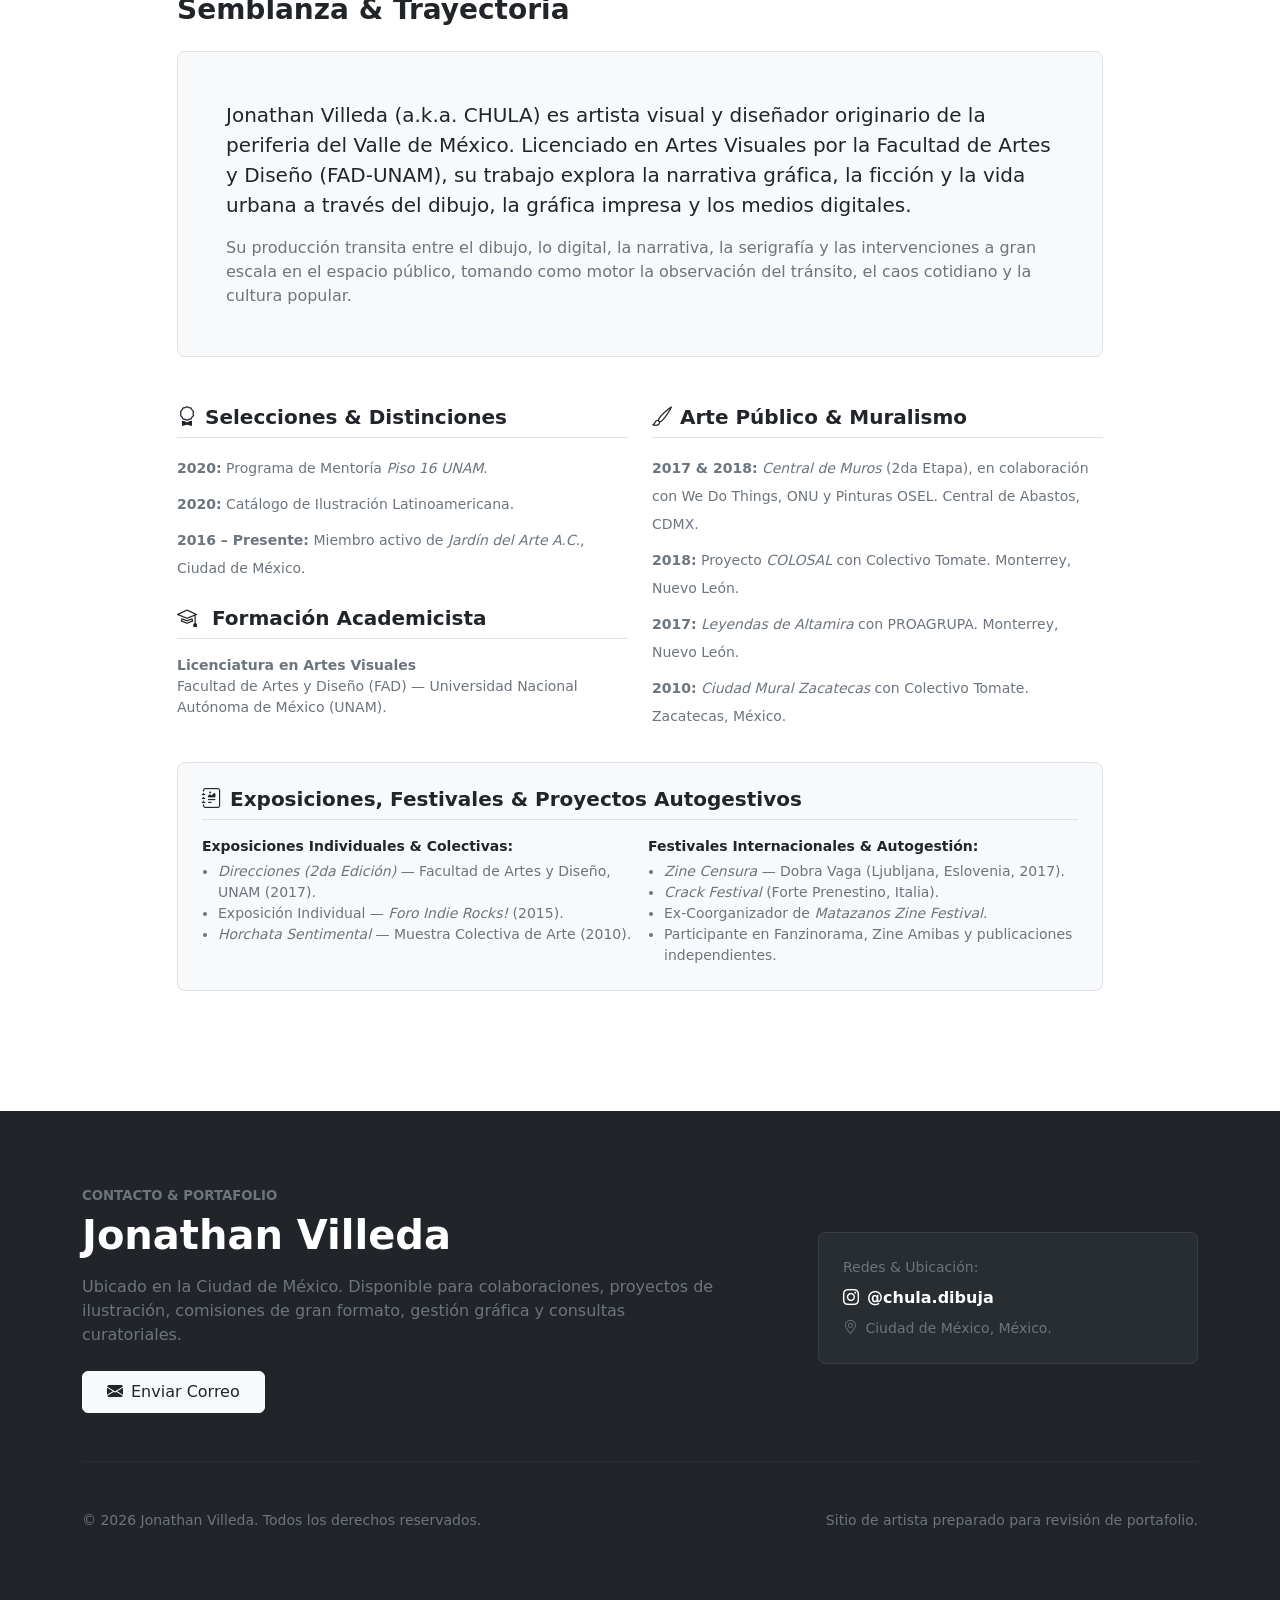
==== commit 18cb9202: "surtido" ====
--- a/index.html
+++ b/index.html
@@ -164,7 +164,7 @@
                         data-desc="">
                         
                         <div class="ratio ratio-3x4 overflow-hidden">
-                            <img src="assets/img/Surtido.jpg" class="object-fit-cover artwork-img" alt="La Cola">
+                            <img src="assets/img/surtido.jpg" class="object-fit-cover artwork-img" alt="La Cola">
                         </div>
                         <div class="p-3 bg-white">
                             <h3 class="h6 fw-bold mb-1 text-dark">Surtido</h3>
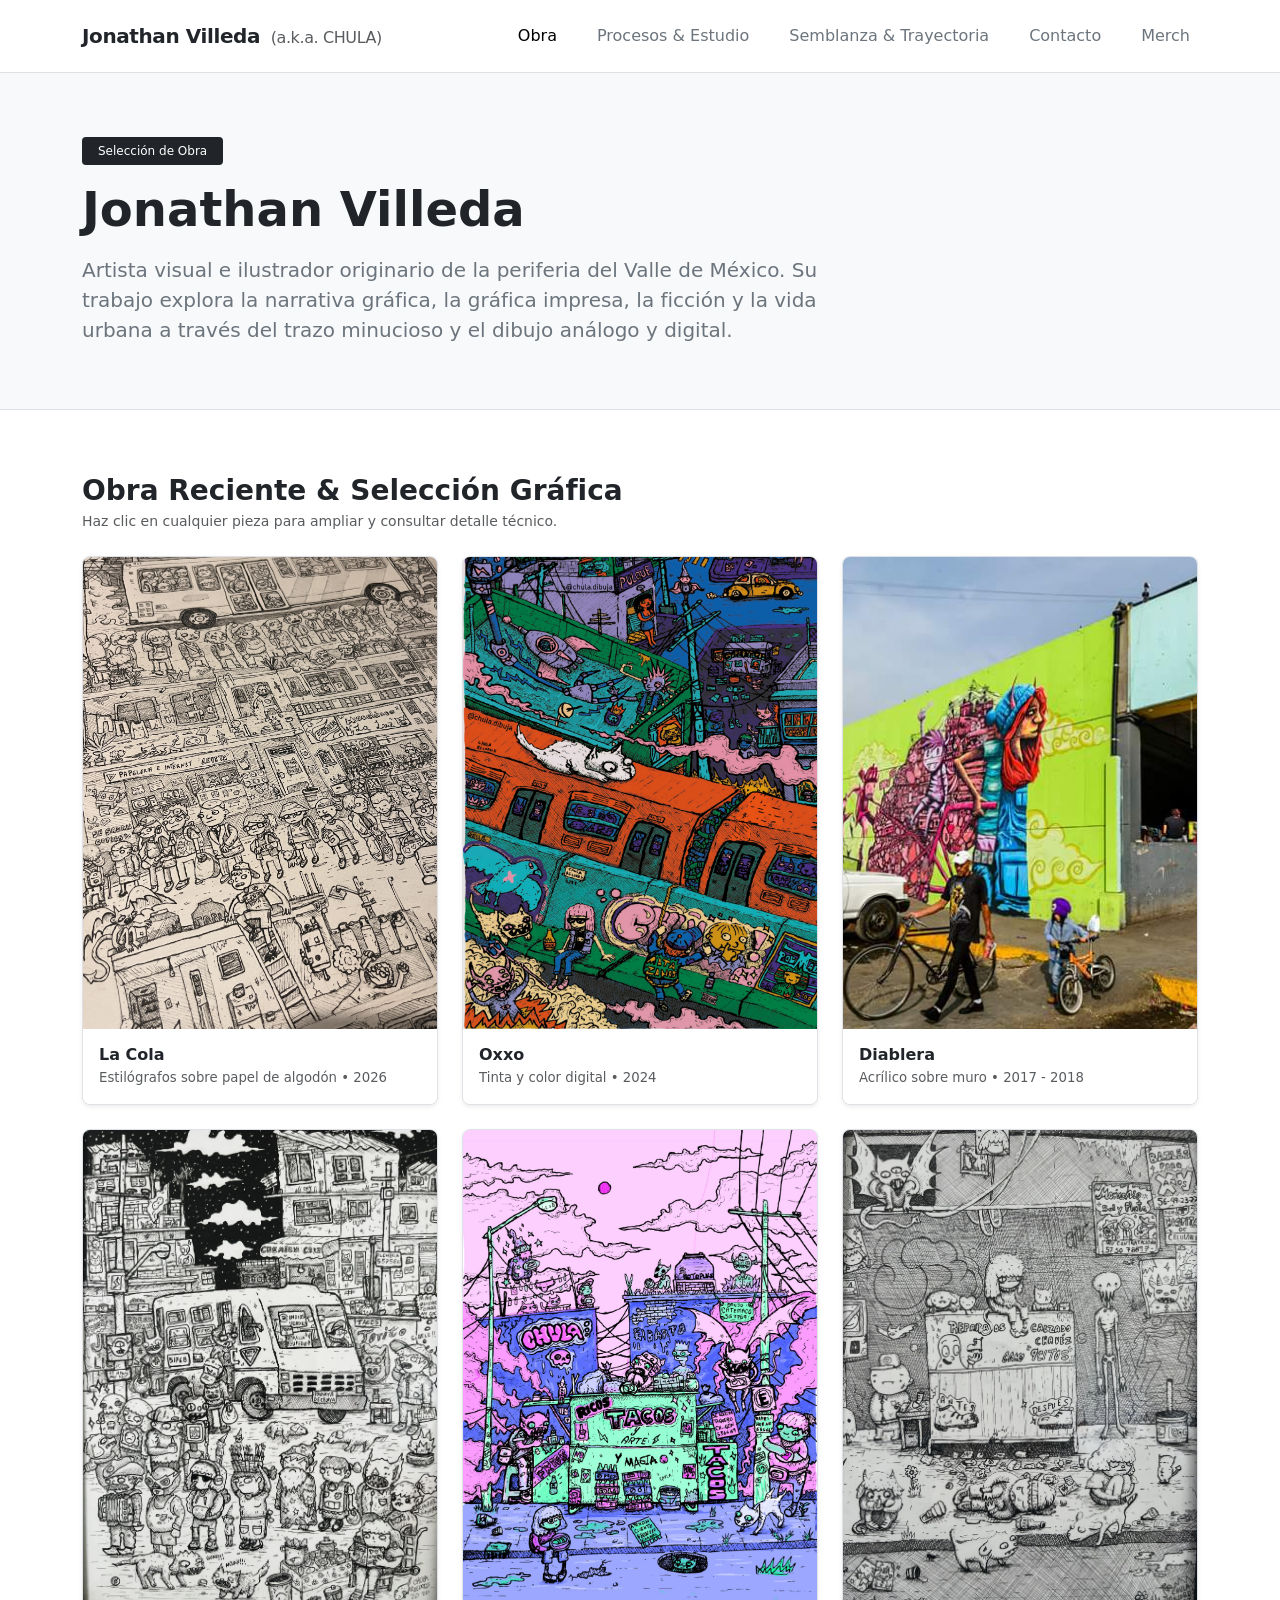
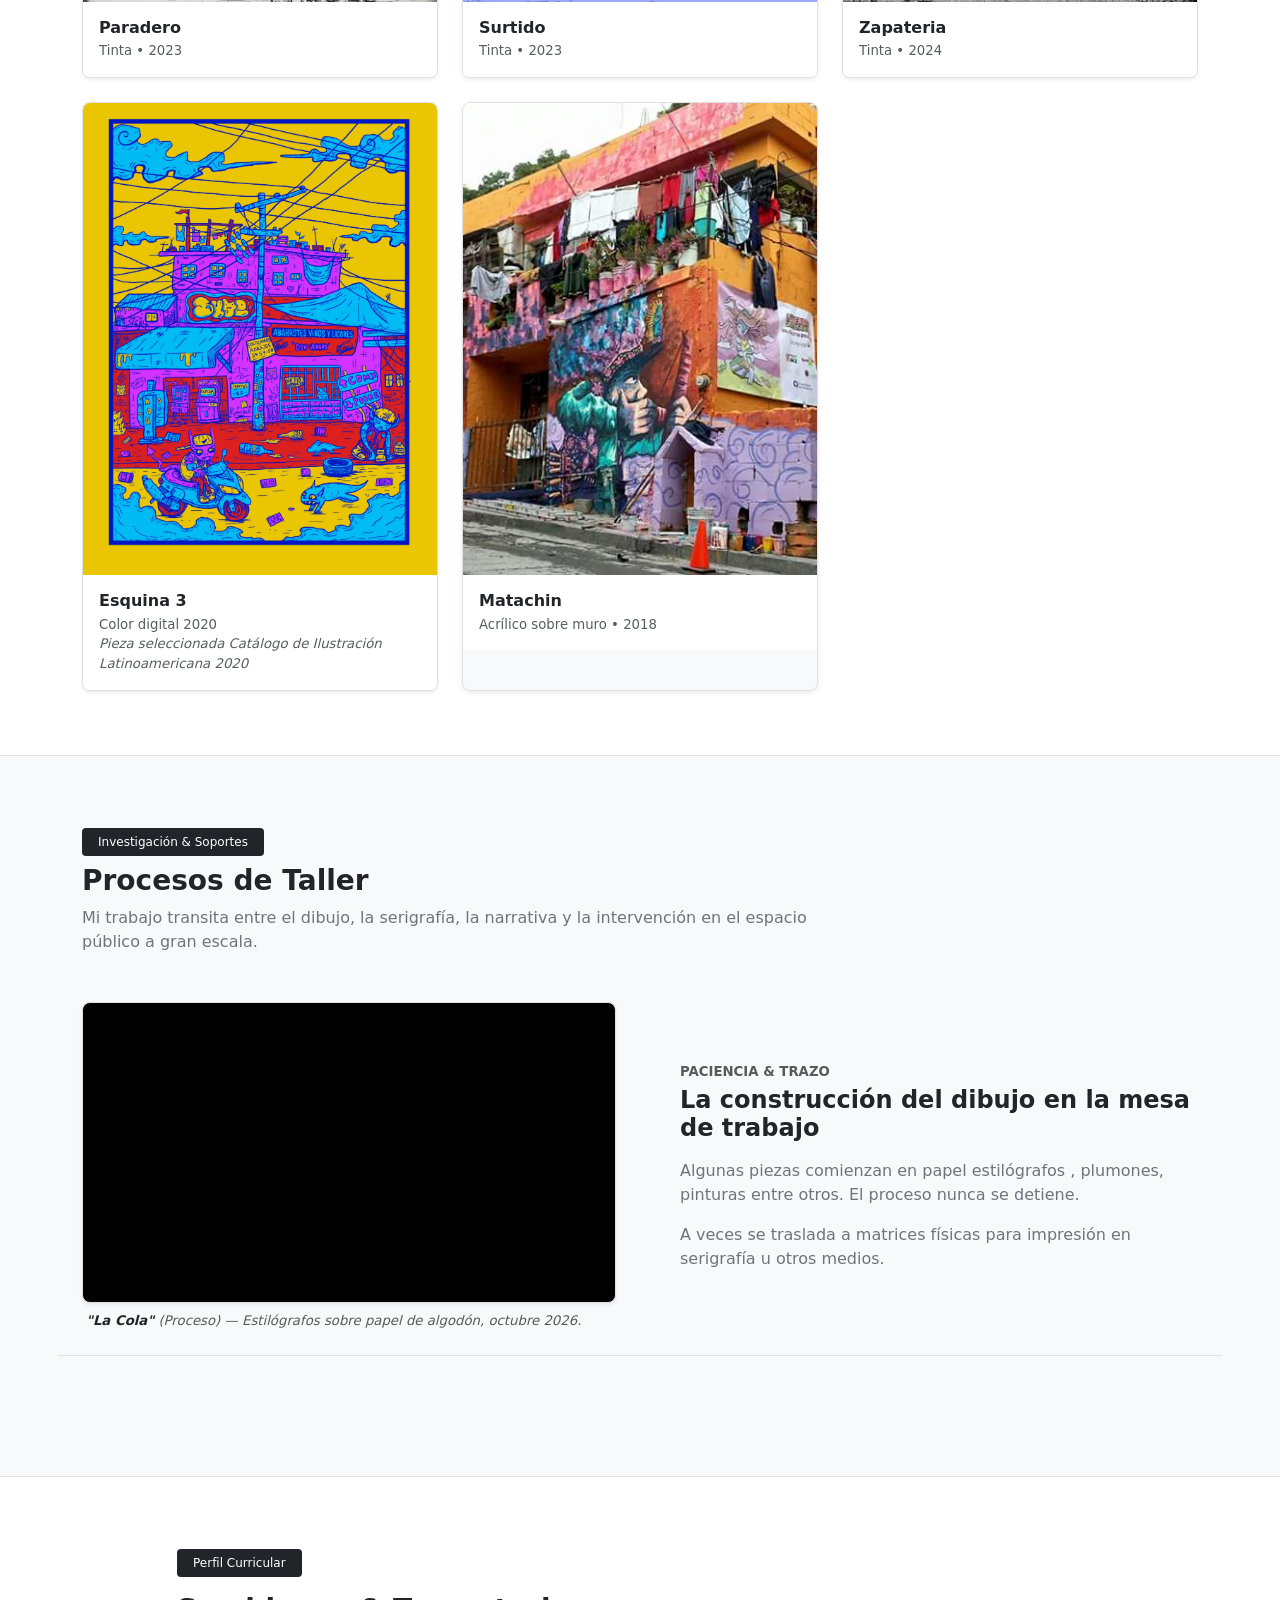
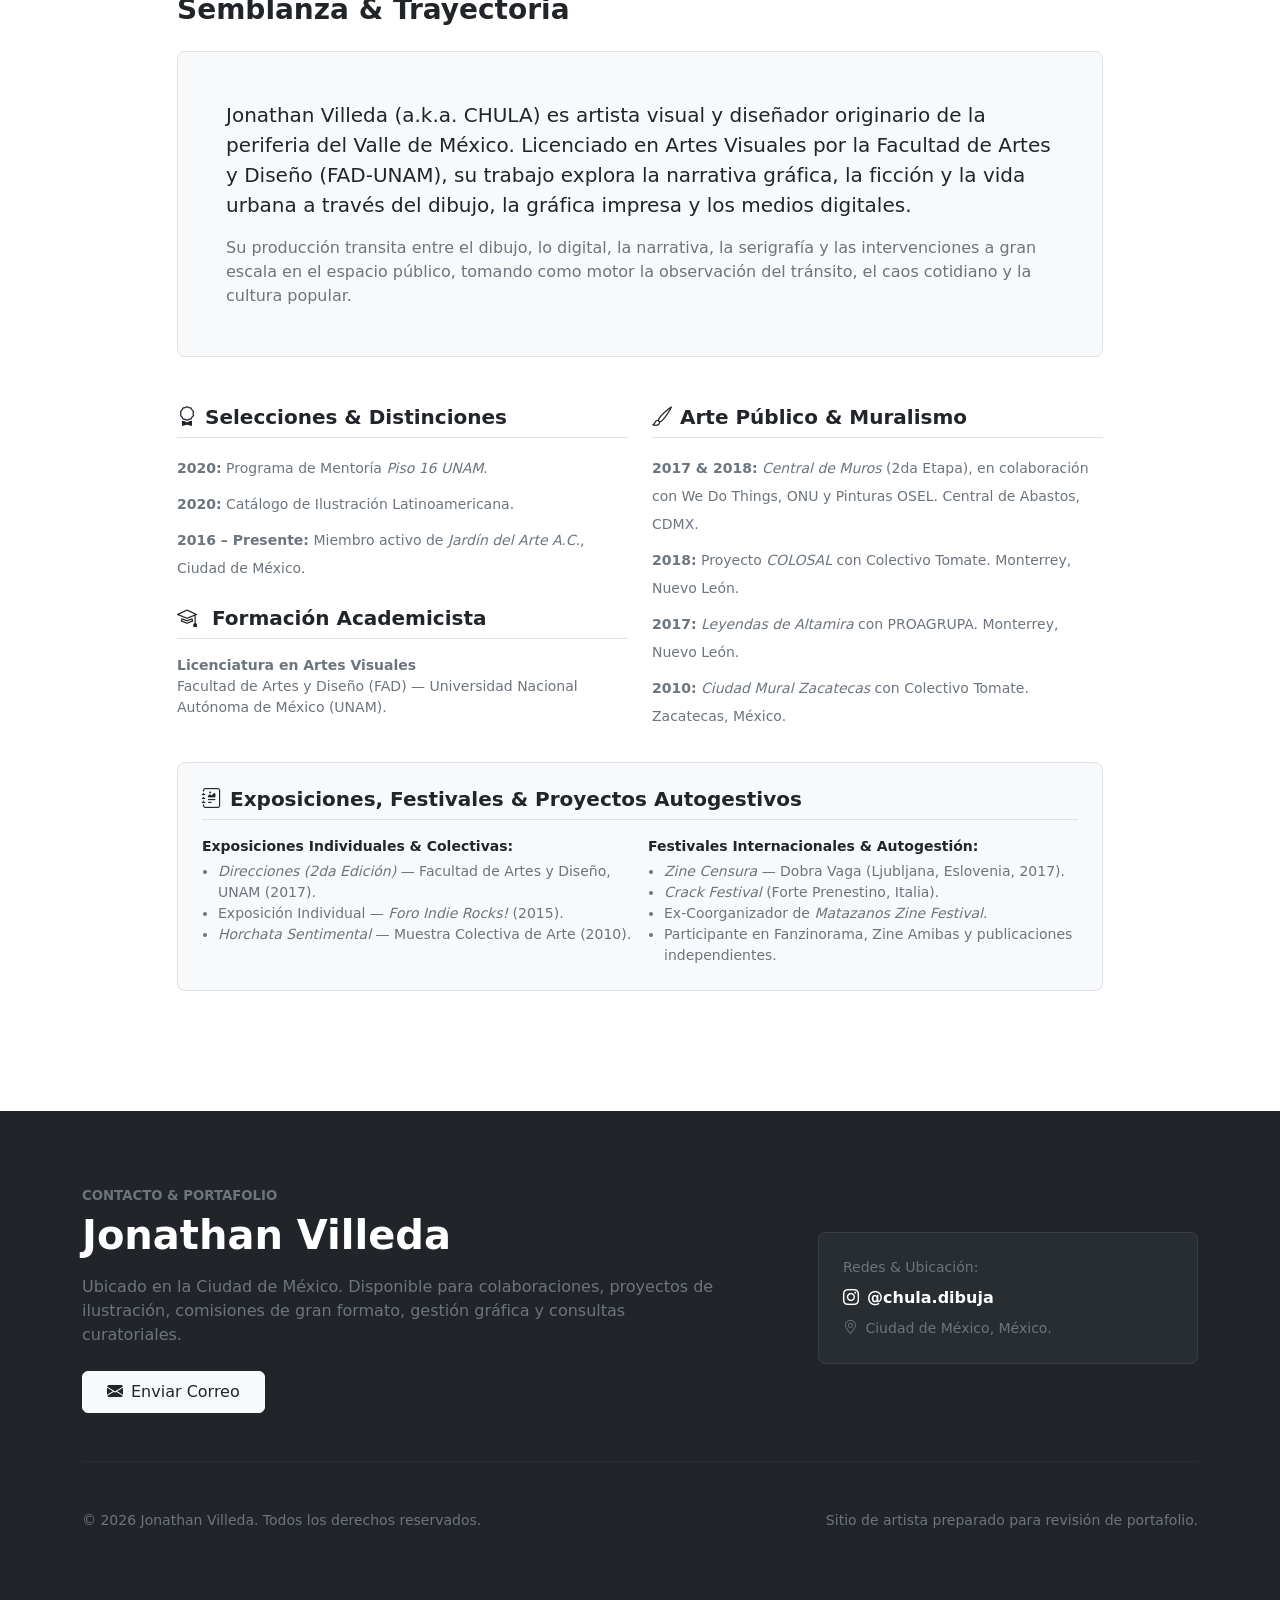
==== commit cb94fbee: "Actualizacion de tienda" ====
--- a/index.html
+++ b/index.html
@@ -38,6 +38,7 @@
                     <li class="nav-item"><a class="nav-link text-secondary fw-medium" href="#procesos">Procesos & Estudio</a></li>
                     <li class="nav-item"><a class="nav-link text-secondary fw-medium" href="#trayectoria">Semblanza & Trayectoria</a></li>
                     <li class="nav-item"><a class="nav-link text-secondary fw-medium" href="#contacto">Contacto</a></li>
+                    <li class="nav-item"><a class="nav-link text-secondary fw-medium" href="tienda.html">Merch</a></li>
                 </ul>
             </div>
         </div>
